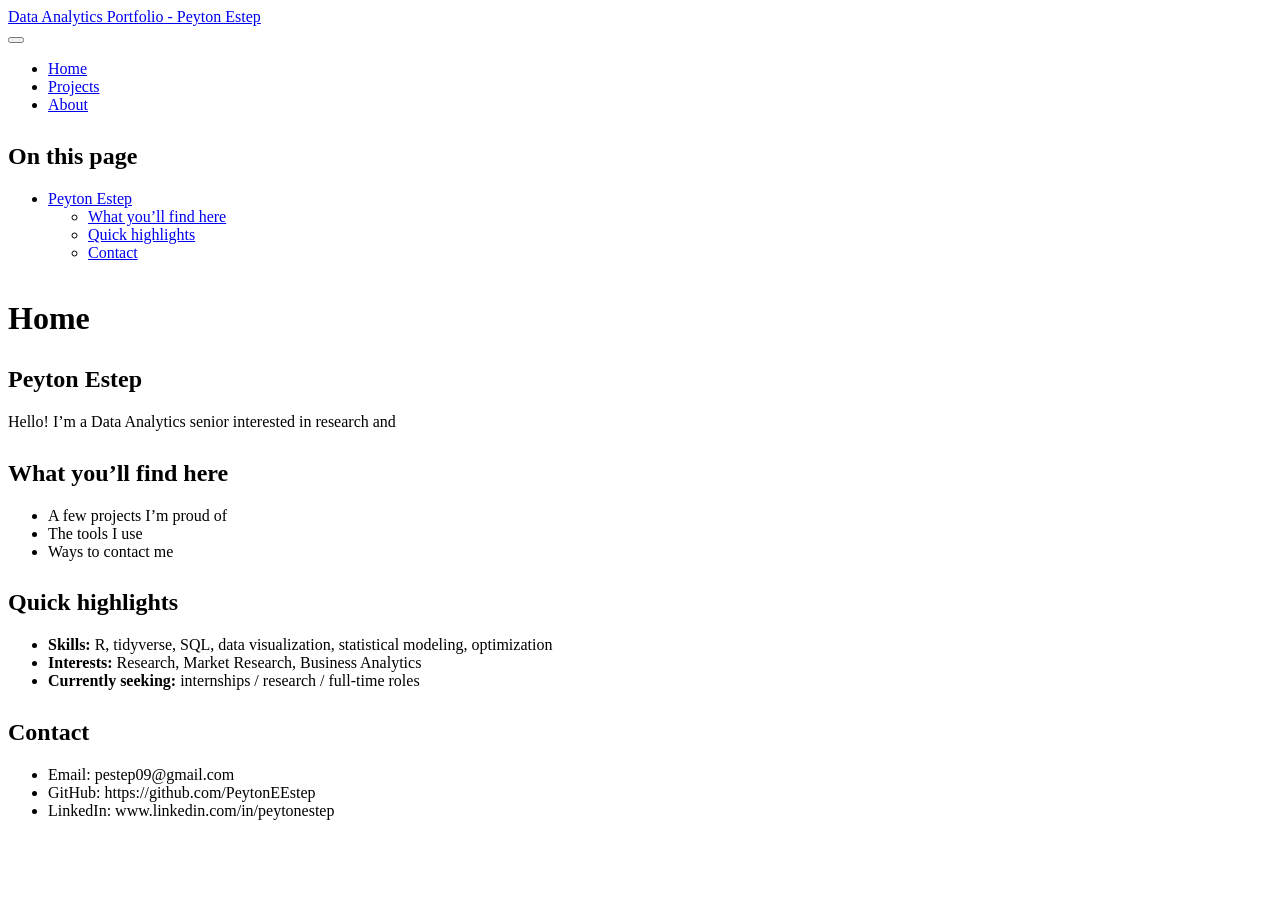
==== index.html @ 3075b3eb "Add files via upload" ====
<!DOCTYPE html>
<html xmlns="http://www.w3.org/1999/xhtml" lang="en" xml:lang="en"><head>

<meta charset="utf-8">
<meta name="generator" content="quarto-1.8.25">

<meta name="viewport" content="width=device-width, initial-scale=1.0, user-scalable=yes">


<title>Home – Data Analytics Portfolio - Peyton Estep</title>
<style>
code{white-space: pre-wrap;}
span.smallcaps{font-variant: small-caps;}
div.columns{display: flex; gap: min(4vw, 1.5em);}
div.column{flex: auto; overflow-x: auto;}
div.hanging-indent{margin-left: 1.5em; text-indent: -1.5em;}
ul.task-list{list-style: none;}
ul.task-list li input[type="checkbox"] {
  width: 0.8em;
  margin: 0 0.8em 0.2em -1em; /* quarto-specific, see https://github.com/quarto-dev/quarto-cli/issues/4556 */ 
  vertical-align: middle;
}
</style>


<script src="site_libs/quarto-nav/quarto-nav.js"></script>
<script src="site_libs/quarto-nav/headroom.min.js"></script>
<script src="site_libs/clipboard/clipboard.min.js"></script>
<script src="site_libs/quarto-search/autocomplete.umd.js"></script>
<script src="site_libs/quarto-search/fuse.min.js"></script>
<script src="site_libs/quarto-search/quarto-search.js"></script>
<meta name="quarto:offset" content="./">
<script src="site_libs/quarto-html/quarto.js" type="module"></script>
<script src="site_libs/quarto-html/tabsets/tabsets.js" type="module"></script>
<script src="site_libs/quarto-html/axe/axe-check.js" type="module"></script>
<script src="site_libs/quarto-html/popper.min.js"></script>
<script src="site_libs/quarto-html/tippy.umd.min.js"></script>
<script src="site_libs/quarto-html/anchor.min.js"></script>
<link href="site_libs/quarto-html/tippy.css" rel="stylesheet">
<link href="site_libs/quarto-html/quarto-syntax-highlighting-7b89279ff1a6dce999919e0e67d4d9ec.css" rel="stylesheet" id="quarto-text-highlighting-styles">
<script src="site_libs/bootstrap/bootstrap.min.js"></script>
<link href="site_libs/bootstrap/bootstrap-icons.css" rel="stylesheet">
<link href="site_libs/bootstrap/bootstrap-e31584831b205ffbb2d98406f31c2a5b.min.css" rel="stylesheet" append-hash="true" id="quarto-bootstrap" data-mode="light">
<script id="quarto-search-options" type="application/json">{
  "location": "navbar",
  "copy-button": false,
  "collapse-after": 3,
  "panel-placement": "end",
  "type": "overlay",
  "limit": 50,
  "keyboard-shortcut": [
    "f",
    "/",
    "s"
  ],
  "show-item-context": false,
  "language": {
    "search-no-results-text": "No results",
    "search-matching-documents-text": "matching documents",
    "search-copy-link-title": "Copy link to search",
    "search-hide-matches-text": "Hide additional matches",
    "search-more-match-text": "more match in this document",
    "search-more-matches-text": "more matches in this document",
    "search-clear-button-title": "Clear",
    "search-text-placeholder": "",
    "search-detached-cancel-button-title": "Cancel",
    "search-submit-button-title": "Submit",
    "search-label": "Search"
  }
}</script>


<link rel="stylesheet" href="styles.css">
</head>

<body class="nav-fixed quarto-light">

<div id="quarto-search-results"></div>
  <header id="quarto-header" class="headroom fixed-top">
    <nav class="navbar navbar-expand-lg " data-bs-theme="dark">
      <div class="navbar-container container-fluid">
      <div class="navbar-brand-container mx-auto">
    <a href="./index.html" class="navbar-brand navbar-brand-logo">
    </a>
    <a class="navbar-brand" href="./index.html">
    <span class="navbar-title">Data Analytics Portfolio - Peyton Estep</span>
    </a>
  </div>
            <div id="quarto-search" class="" title="Search"></div>
          <button class="navbar-toggler" type="button" data-bs-toggle="collapse" data-bs-target="#navbarCollapse" aria-controls="navbarCollapse" role="menu" aria-expanded="false" aria-label="Toggle navigation" onclick="if (window.quartoToggleHeadroom) { window.quartoToggleHeadroom(); }">
  <span class="navbar-toggler-icon"></span>
</button>
          <div class="collapse navbar-collapse" id="navbarCollapse">
            <ul class="navbar-nav navbar-nav-scroll me-auto">
  <li class="nav-item">
    <a class="nav-link active" href="./index.html" aria-current="page"> 
<span class="menu-text">Home</span></a>
  </li>  
  <li class="nav-item">
    <a class="nav-link" href="./projects.html"> 
<span class="menu-text">Projects</span></a>
  </li>  
  <li class="nav-item">
    <a class="nav-link" href="./about.html"> 
<span class="menu-text">About</span></a>
  </li>  
</ul>
          </div> <!-- /navcollapse -->
            <div class="quarto-navbar-tools">
</div>
      </div> <!-- /container-fluid -->
    </nav>
</header>
<!-- content -->
<div id="quarto-content" class="quarto-container page-columns page-rows-contents page-layout-article page-navbar">
<!-- sidebar -->
<!-- margin-sidebar -->
    <div id="quarto-margin-sidebar" class="sidebar margin-sidebar">
        <nav id="TOC" role="doc-toc" class="toc-active">
    <h2 id="toc-title">On this page</h2>
   
  <ul>
  <li><a href="#peyton-estep" id="toc-peyton-estep" class="nav-link active" data-scroll-target="#peyton-estep">Peyton Estep</a>
  <ul class="collapse">
  <li><a href="#what-youll-find-here" id="toc-what-youll-find-here" class="nav-link" data-scroll-target="#what-youll-find-here">What you’ll find here</a></li>
  <li><a href="#quick-highlights" id="toc-quick-highlights" class="nav-link" data-scroll-target="#quick-highlights">Quick highlights</a></li>
  <li><a href="#contact" id="toc-contact" class="nav-link" data-scroll-target="#contact">Contact</a></li>
  </ul></li>
  </ul>
</nav>
    </div>
<!-- main -->
<main class="content" id="quarto-document-content">

<header id="title-block-header" class="quarto-title-block default">
<div class="quarto-title">
<h1 class="title">Home</h1>
</div>



<div class="quarto-title-meta">

    
  
    
  </div>
  


</header>


<section id="peyton-estep" class="level1">
<h1>Peyton Estep</h1>
<p>Hello! I’m a Data Analytics senior interested in research and</p>
<section id="what-youll-find-here" class="level2">
<h2 class="anchored" data-anchor-id="what-youll-find-here">What you’ll find here</h2>
<ul>
<li>A few projects I’m proud of</li>
<li>The tools I use</li>
<li>Ways to contact me</li>
</ul>
</section>
<section id="quick-highlights" class="level2">
<h2 class="anchored" data-anchor-id="quick-highlights">Quick highlights</h2>
<ul>
<li><strong>Skills:</strong> R, tidyverse, SQL, data visualization, statistical modeling, optimization</li>
<li><strong>Interests:</strong> Research, Market Research, Business Analytics</li>
<li><strong>Currently seeking:</strong> internships / research / full-time roles</li>
</ul>
</section>
<section id="contact" class="level2">
<h2 class="anchored" data-anchor-id="contact">Contact</h2>
<ul>
<li>Email: pestep09@gmail.com</li>
<li>GitHub: https://github.com/PeytonEEstep</li>
<li>LinkedIn: www.linkedin.com/in/peytonestep</li>
</ul>


</section>
</section>

</main> <!-- /main -->
<script id="quarto-html-after-body" type="application/javascript">
  window.document.addEventListener("DOMContentLoaded", function (event) {
    const icon = "";
    const anchorJS = new window.AnchorJS();
    anchorJS.options = {
      placement: 'right',
      icon: icon
    };
    anchorJS.add('.anchored');
    const isCodeAnnotation = (el) => {
      for (const clz of el.classList) {
        if (clz.startsWith('code-annotation-')) {                     
          return true;
        }
      }
      return false;
    }
    const onCopySuccess = function(e) {
      // button target
      const button = e.trigger;
      // don't keep focus
      button.blur();
      // flash "checked"
      button.classList.add('code-copy-button-checked');
      var currentTitle = button.getAttribute("title");
      button.setAttribute("title", "Copied!");
      let tooltip;
      if (window.bootstrap) {
        button.setAttribute("data-bs-toggle", "tooltip");
        button.setAttribute("data-bs-placement", "left");
        button.setAttribute("data-bs-title", "Copied!");
        tooltip = new bootstrap.Tooltip(button, 
          { trigger: "manual", 
            customClass: "code-copy-button-tooltip",
            offset: [0, -8]});
        tooltip.show();    
      }
      setTimeout(function() {
        if (tooltip) {
          tooltip.hide();
          button.removeAttribute("data-bs-title");
          button.removeAttribute("data-bs-toggle");
          button.removeAttribute("data-bs-placement");
        }
        button.setAttribute("title", currentTitle);
        button.classList.remove('code-copy-button-checked');
      }, 1000);
      // clear code selection
      e.clearSelection();
    }
    const getTextToCopy = function(trigger) {
      const outerScaffold = trigger.parentElement.cloneNode(true);
      const codeEl = outerScaffold.querySelector('code');
      for (const childEl of codeEl.children) {
        if (isCodeAnnotation(childEl)) {
          childEl.remove();
        }
      }
      return codeEl.innerText;
    }
    const clipboard = new window.ClipboardJS('.code-copy-button:not([data-in-quarto-modal])', {
      text: getTextToCopy
    });
    clipboard.on('success', onCopySuccess);
    if (window.document.getElementById('quarto-embedded-source-code-modal')) {
      const clipboardModal = new window.ClipboardJS('.code-copy-button[data-in-quarto-modal]', {
        text: getTextToCopy,
        container: window.document.getElementById('quarto-embedded-source-code-modal')
      });
      clipboardModal.on('success', onCopySuccess);
    }
      var localhostRegex = new RegExp(/^(?:http|https):\/\/localhost\:?[0-9]*\//);
      var mailtoRegex = new RegExp(/^mailto:/);
        var filterRegex = new RegExp('/' + window.location.host + '/');
      var isInternal = (href) => {
          return filterRegex.test(href) || localhostRegex.test(href) || mailtoRegex.test(href);
      }
      // Inspect non-navigation links and adorn them if external
     var links = window.document.querySelectorAll('a[href]:not(.nav-link):not(.navbar-brand):not(.toc-action):not(.sidebar-link):not(.sidebar-item-toggle):not(.pagination-link):not(.no-external):not([aria-hidden]):not(.dropdown-item):not(.quarto-navigation-tool):not(.about-link)');
      for (var i=0; i<links.length; i++) {
        const link = links[i];
        if (!isInternal(link.href)) {
          // undo the damage that might have been done by quarto-nav.js in the case of
          // links that we want to consider external
          if (link.dataset.originalHref !== undefined) {
            link.href = link.dataset.originalHref;
          }
        }
      }
    function tippyHover(el, contentFn, onTriggerFn, onUntriggerFn) {
      const config = {
        allowHTML: true,
        maxWidth: 500,
        delay: 100,
        arrow: false,
        appendTo: function(el) {
            return el.parentElement;
        },
        interactive: true,
        interactiveBorder: 10,
        theme: 'quarto',
        placement: 'bottom-start',
      };
      if (contentFn) {
        config.content = contentFn;
      }
      if (onTriggerFn) {
        config.onTrigger = onTriggerFn;
      }
      if (onUntriggerFn) {
        config.onUntrigger = onUntriggerFn;
      }
      window.tippy(el, config); 
    }
    const noterefs = window.document.querySelectorAll('a[role="doc-noteref"]');
    for (var i=0; i<noterefs.length; i++) {
      const ref = noterefs[i];
      tippyHover(ref, function() {
        // use id or data attribute instead here
        let href = ref.getAttribute('data-footnote-href') || ref.getAttribute('href');
        try { href = new URL(href).hash; } catch {}
        const id = href.replace(/^#\/?/, "");
        const note = window.document.getElementById(id);
        if (note) {
          return note.innerHTML;
        } else {
          return "";
        }
      });
    }
    const xrefs = window.document.querySelectorAll('a.quarto-xref');
    const processXRef = (id, note) => {
      // Strip column container classes
      const stripColumnClz = (el) => {
        el.classList.remove("page-full", "page-columns");
        if (el.children) {
          for (const child of el.children) {
            stripColumnClz(child);
          }
        }
      }
      stripColumnClz(note)
      if (id === null || id.startsWith('sec-')) {
        // Special case sections, only their first couple elements
        const container = document.createElement("div");
        if (note.children && note.children.length > 2) {
          container.appendChild(note.children[0].cloneNode(true));
          for (let i = 1; i < note.children.length; i++) {
            const child = note.children[i];
            if (child.tagName === "P" && child.innerText === "") {
              continue;
            } else {
              container.appendChild(child.cloneNode(true));
              break;
            }
          }
          if (window.Quarto?.typesetMath) {
            window.Quarto.typesetMath(container);
          }
          return container.innerHTML
        } else {
          if (window.Quarto?.typesetMath) {
            window.Quarto.typesetMath(note);
          }
          return note.innerHTML;
        }
      } else {
        // Remove any anchor links if they are present
        const anchorLink = note.querySelector('a.anchorjs-link');
        if (anchorLink) {
          anchorLink.remove();
        }
        if (window.Quarto?.typesetMath) {
          window.Quarto.typesetMath(note);
        }
        if (note.classList.contains("callout")) {
          return note.outerHTML;
        } else {
          return note.innerHTML;
        }
      }
    }
    for (var i=0; i<xrefs.length; i++) {
      const xref = xrefs[i];
      tippyHover(xref, undefined, function(instance) {
        instance.disable();
        let url = xref.getAttribute('href');
        let hash = undefined; 
        if (url.startsWith('#')) {
          hash = url;
        } else {
          try { hash = new URL(url).hash; } catch {}
        }
        if (hash) {
          const id = hash.replace(/^#\/?/, "");
          const note = window.document.getElementById(id);
          if (note !== null) {
            try {
              const html = processXRef(id, note.cloneNode(true));
              instance.setContent(html);
            } finally {
              instance.enable();
              instance.show();
            }
          } else {
            // See if we can fetch this
            fetch(url.split('#')[0])
            .then(res => res.text())
            .then(html => {
              const parser = new DOMParser();
              const htmlDoc = parser.parseFromString(html, "text/html");
              const note = htmlDoc.getElementById(id);
              if (note !== null) {
                const html = processXRef(id, note);
                instance.setContent(html);
              } 
            }).finally(() => {
              instance.enable();
              instance.show();
            });
          }
        } else {
          // See if we can fetch a full url (with no hash to target)
          // This is a special case and we should probably do some content thinning / targeting
          fetch(url)
          .then(res => res.text())
          .then(html => {
            const parser = new DOMParser();
            const htmlDoc = parser.parseFromString(html, "text/html");
            const note = htmlDoc.querySelector('main.content');
            if (note !== null) {
              // This should only happen for chapter cross references
              // (since there is no id in the URL)
              // remove the first header
              if (note.children.length > 0 && note.children[0].tagName === "HEADER") {
                note.children[0].remove();
              }
              const html = processXRef(null, note);
              instance.setContent(html);
            } 
          }).finally(() => {
            instance.enable();
            instance.show();
          });
        }
      }, function(instance) {
      });
    }
        let selectedAnnoteEl;
        const selectorForAnnotation = ( cell, annotation) => {
          let cellAttr = 'data-code-cell="' + cell + '"';
          let lineAttr = 'data-code-annotation="' +  annotation + '"';
          const selector = 'span[' + cellAttr + '][' + lineAttr + ']';
          return selector;
        }
        const selectCodeLines = (annoteEl) => {
          const doc = window.document;
          const targetCell = annoteEl.getAttribute("data-target-cell");
          const targetAnnotation = annoteEl.getAttribute("data-target-annotation");
          const annoteSpan = window.document.querySelector(selectorForAnnotation(targetCell, targetAnnotation));
          const lines = annoteSpan.getAttribute("data-code-lines").split(",");
          const lineIds = lines.map((line) => {
            return targetCell + "-" + line;
          })
          let top = null;
          let height = null;
          let parent = null;
          if (lineIds.length > 0) {
              //compute the position of the single el (top and bottom and make a div)
              const el = window.document.getElementById(lineIds[0]);
              top = el.offsetTop;
              height = el.offsetHeight;
              parent = el.parentElement.parentElement;
            if (lineIds.length > 1) {
              const lastEl = window.document.getElementById(lineIds[lineIds.length - 1]);
              const bottom = lastEl.offsetTop + lastEl.offsetHeight;
              height = bottom - top;
            }
            if (top !== null && height !== null && parent !== null) {
              // cook up a div (if necessary) and position it 
              let div = window.document.getElementById("code-annotation-line-highlight");
              if (div === null) {
                div = window.document.createElement("div");
                div.setAttribute("id", "code-annotation-line-highlight");
                div.style.position = 'absolute';
                parent.appendChild(div);
              }
              div.style.top = top - 2 + "px";
              div.style.height = height + 4 + "px";
              div.style.left = 0;
              let gutterDiv = window.document.getElementById("code-annotation-line-highlight-gutter");
              if (gutterDiv === null) {
                gutterDiv = window.document.createElement("div");
                gutterDiv.setAttribute("id", "code-annotation-line-highlight-gutter");
                gutterDiv.style.position = 'absolute';
                const codeCell = window.document.getElementById(targetCell);
                const gutter = codeCell.querySelector('.code-annotation-gutter');
                gutter.appendChild(gutterDiv);
              }
              gutterDiv.style.top = top - 2 + "px";
              gutterDiv.style.height = height + 4 + "px";
            }
            selectedAnnoteEl = annoteEl;
          }
        };
        const unselectCodeLines = () => {
          const elementsIds = ["code-annotation-line-highlight", "code-annotation-line-highlight-gutter"];
          elementsIds.forEach((elId) => {
            const div = window.document.getElementById(elId);
            if (div) {
              div.remove();
            }
          });
          selectedAnnoteEl = undefined;
        };
          // Handle positioning of the toggle
      window.addEventListener(
        "resize",
        throttle(() => {
          elRect = undefined;
          if (selectedAnnoteEl) {
            selectCodeLines(selectedAnnoteEl);
          }
        }, 10)
      );
      function throttle(fn, ms) {
      let throttle = false;
      let timer;
        return (...args) => {
          if(!throttle) { // first call gets through
              fn.apply(this, args);
              throttle = true;
          } else { // all the others get throttled
              if(timer) clearTimeout(timer); // cancel #2
              timer = setTimeout(() => {
                fn.apply(this, args);
                timer = throttle = false;
              }, ms);
          }
        };
      }
        // Attach click handler to the DT
        const annoteDls = window.document.querySelectorAll('dt[data-target-cell]');
        for (const annoteDlNode of annoteDls) {
          annoteDlNode.addEventListener('click', (event) => {
            const clickedEl = event.target;
            if (clickedEl !== selectedAnnoteEl) {
              unselectCodeLines();
              const activeEl = window.document.querySelector('dt[data-target-cell].code-annotation-active');
              if (activeEl) {
                activeEl.classList.remove('code-annotation-active');
              }
              selectCodeLines(clickedEl);
              clickedEl.classList.add('code-annotation-active');
            } else {
              // Unselect the line
              unselectCodeLines();
              clickedEl.classList.remove('code-annotation-active');
            }
          });
        }
    const findCites = (el) => {
      const parentEl = el.parentElement;
      if (parentEl) {
        const cites = parentEl.dataset.cites;
        if (cites) {
          return {
            el,
            cites: cites.split(' ')
          };
        } else {
          return findCites(el.parentElement)
        }
      } else {
        return undefined;
      }
    };
    var bibliorefs = window.document.querySelectorAll('a[role="doc-biblioref"]');
    for (var i=0; i<bibliorefs.length; i++) {
      const ref = bibliorefs[i];
      const citeInfo = findCites(ref);
      if (citeInfo) {
        tippyHover(citeInfo.el, function() {
          var popup = window.document.createElement('div');
          citeInfo.cites.forEach(function(cite) {
            var citeDiv = window.document.createElement('div');
            citeDiv.classList.add('hanging-indent');
            citeDiv.classList.add('csl-entry');
            var biblioDiv = window.document.getElementById('ref-' + cite);
            if (biblioDiv) {
              citeDiv.innerHTML = biblioDiv.innerHTML;
            }
            popup.appendChild(citeDiv);
          });
          return popup.innerHTML;
        });
      }
    }
  });
  </script>
</div> <!-- /content -->




</body></html>
---- styles.css ----
/* Simple styling tweaks (optional). Keep it minimal. */

h1, h2, h3 {
  margin-top: 1.2em;
}

.callout {
  border-radius: 12px;
}
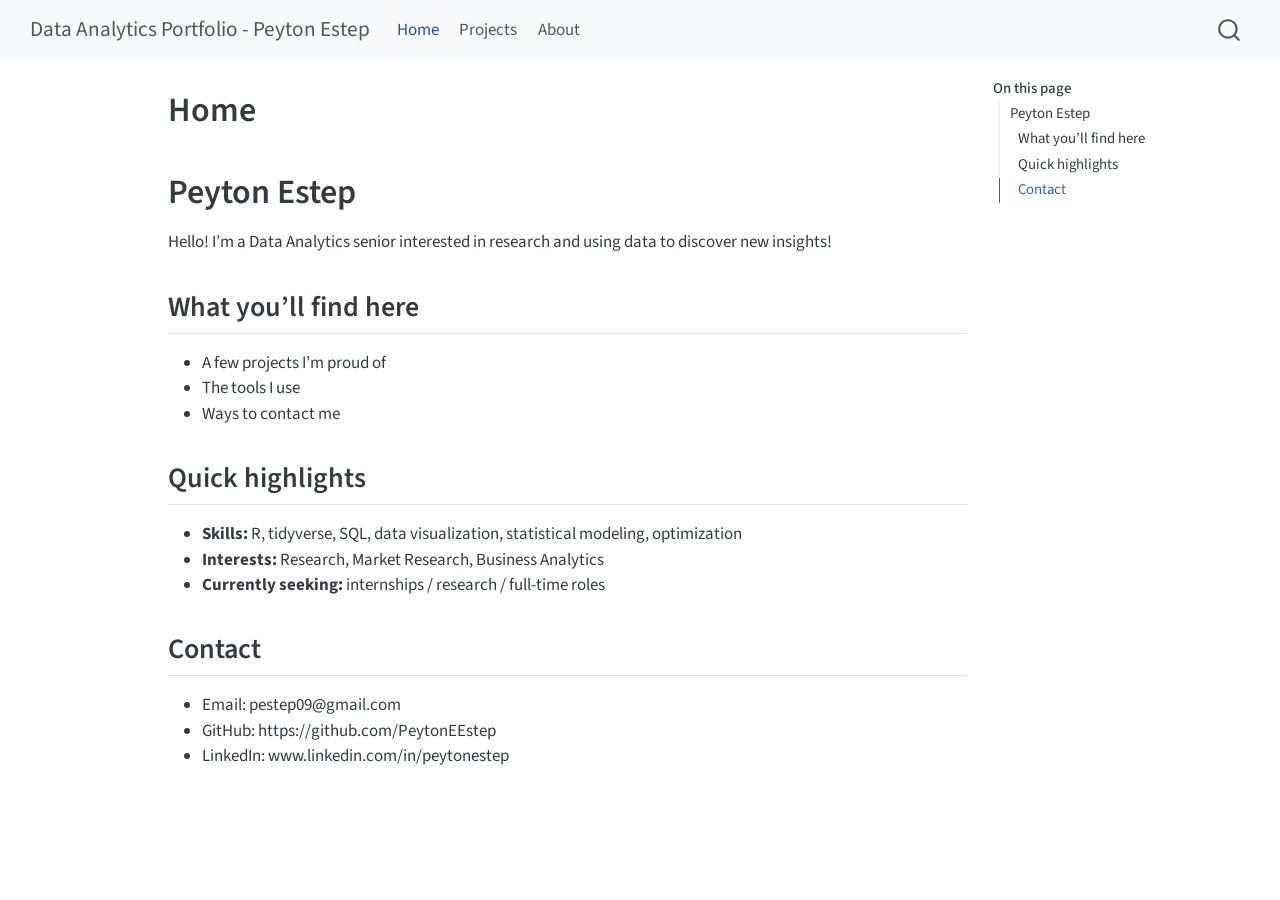
==== commit ff21aef4: "Add files via upload" ====
--- a/index.html
+++ b/index.html
@@ -2,13 +2,16 @@
 <html xmlns="http://www.w3.org/1999/xhtml" lang="en" xml:lang="en"><head>
 
 <meta charset="utf-8">
-<meta name="generator" content="quarto-1.8.25">
+<meta name="generator" content="quarto-1.9.35">
 
 <meta name="viewport" content="width=device-width, initial-scale=1.0, user-scalable=yes">
 
 
 <title>Home – Data Analytics Portfolio - Peyton Estep</title>
 <style>
+/* Default styles provided by pandoc.
+** See https://pandoc.org/MANUAL.html#variables-for-html for config info.
+*/
 code{white-space: pre-wrap;}
 span.smallcaps{font-variant: small-caps;}
 div.columns{display: flex; gap: min(4vw, 1.5em);}
@@ -32,15 +35,14 @@
 <meta name="quarto:offset" content="./">
 <script src="site_libs/quarto-html/quarto.js" type="module"></script>
 <script src="site_libs/quarto-html/tabsets/tabsets.js" type="module"></script>
-<script src="site_libs/quarto-html/axe/axe-check.js" type="module"></script>
 <script src="site_libs/quarto-html/popper.min.js"></script>
 <script src="site_libs/quarto-html/tippy.umd.min.js"></script>
 <script src="site_libs/quarto-html/anchor.min.js"></script>
 <link href="site_libs/quarto-html/tippy.css" rel="stylesheet">
-<link href="site_libs/quarto-html/quarto-syntax-highlighting-7b89279ff1a6dce999919e0e67d4d9ec.css" rel="stylesheet" id="quarto-text-highlighting-styles">
+<link href="site_libs/quarto-html/quarto-syntax-highlighting-46f66b053e56abd73bb6e954d61a315b.css" rel="stylesheet" id="quarto-text-highlighting-styles">
 <script src="site_libs/bootstrap/bootstrap.min.js"></script>
 <link href="site_libs/bootstrap/bootstrap-icons.css" rel="stylesheet">
-<link href="site_libs/bootstrap/bootstrap-e31584831b205ffbb2d98406f31c2a5b.min.css" rel="stylesheet" append-hash="true" id="quarto-bootstrap" data-mode="light">
+<link href="site_libs/bootstrap/bootstrap-a0f9fd0d421825b736dc1bbcbcba2219.min.css" rel="stylesheet" append-hash="true" id="quarto-bootstrap" data-mode="light">
 <script id="quarto-search-options" type="application/json">{
   "location": "navbar",
   "copy-button": false,
@@ -80,8 +82,6 @@
     <nav class="navbar navbar-expand-lg " data-bs-theme="dark">
       <div class="navbar-container container-fluid">
       <div class="navbar-brand-container mx-auto">
-    <a href="./index.html" class="navbar-brand navbar-brand-logo">
-    </a>
     <a class="navbar-brand" href="./index.html">
     <span class="navbar-title">Data Analytics Portfolio - Peyton Estep</span>
     </a>
@@ -153,7 +153,7 @@
 
 <section id="peyton-estep" class="level1">
 <h1>Peyton Estep</h1>
-<p>Hello! I’m a Data Analytics senior interested in research and</p>
+<p>Hello! I’m a Data Analytics senior interested in research and using data to discover new insights!</p>
 <section id="what-youll-find-here" class="level2">
 <h2 class="anchored" data-anchor-id="what-youll-find-here">What you’ll find here</h2>
 <ul>
--- a/site_libs/quarto-html/tippy.css
+++ b/site_libs/quarto-html/tippy.css
@@ -0,0 +1 @@
+.tippy-box[data-animation=fade][data-state=hidden]{opacity:0}[data-tippy-root]{max-width:calc(100vw - 10px)}.tippy-box{position:relative;background-color:#333;color:#fff;border-radius:4px;font-size:14px;line-height:1.4;white-space:normal;outline:0;transition-property:transform,visibility,opacity}.tippy-box[data-placement^=top]>.tippy-arrow{bottom:0}.tippy-box[data-placement^=top]>.tippy-arrow:before{bottom:-7px;left:0;border-width:8px 8px 0;border-top-color:initial;transform-origin:center top}.tippy-box[data-placement^=bottom]>.tippy-arrow{top:0}.tippy-box[data-placement^=bottom]>.tippy-arrow:before{top:-7px;left:0;border-width:0 8px 8px;border-bottom-color:initial;transform-origin:center bottom}.tippy-box[data-placement^=left]>.tippy-arrow{right:0}.tippy-box[data-placement^=left]>.tippy-arrow:before{border-width:8px 0 8px 8px;border-left-color:initial;right:-7px;transform-origin:center left}.tippy-box[data-placement^=right]>.tippy-arrow{left:0}.tippy-box[data-placement^=right]>.tippy-arrow:before{left:-7px;border-width:8px 8px 8px 0;border-right-color:initial;transform-origin:center right}.tippy-box[data-inertia][data-state=visible]{transition-timing-function:cubic-bezier(.54,1.5,.38,1.11)}.tippy-arrow{width:16px;height:16px;color:#333}.tippy-arrow:before{content:"";position:absolute;border-color:transparent;border-style:solid}.tippy-content{position:relative;padding:5px 9px;z-index:1}
--- a/site_libs/quarto-html/quarto-syntax-highlighting-46f66b053e56abd73bb6e954d61a315b.css
+++ b/site_libs/quarto-html/quarto-syntax-highlighting-46f66b053e56abd73bb6e954d61a315b.css
@@ -0,0 +1,236 @@
+/* quarto syntax highlight colors */
+:root {
+  --quarto-hl-ot-color: #003B4F;
+  --quarto-hl-at-color: #657422;
+  --quarto-hl-ss-color: #20794D;
+  --quarto-hl-an-color: #5E5E5E;
+  --quarto-hl-fu-color: #4758AB;
+  --quarto-hl-st-color: #20794D;
+  --quarto-hl-cf-color: #003B4F;
+  --quarto-hl-op-color: #5E5E5E;
+  --quarto-hl-er-color: #AD0000;
+  --quarto-hl-bn-color: #AD0000;
+  --quarto-hl-al-color: #AD0000;
+  --quarto-hl-va-color: #111111;
+  --quarto-hl-bu-color: inherit;
+  --quarto-hl-ex-color: inherit;
+  --quarto-hl-pp-color: #AD0000;
+  --quarto-hl-in-color: #5E5E5E;
+  --quarto-hl-vs-color: #20794D;
+  --quarto-hl-wa-color: #5E5E5E;
+  --quarto-hl-do-color: #5E5E5E;
+  --quarto-hl-im-color: #00769E;
+  --quarto-hl-ch-color: #20794D;
+  --quarto-hl-dt-color: #AD0000;
+  --quarto-hl-fl-color: #AD0000;
+  --quarto-hl-co-color: #5E5E5E;
+  --quarto-hl-cv-color: #5E5E5E;
+  --quarto-hl-cn-color: #8f5902;
+  --quarto-hl-sc-color: #5E5E5E;
+  --quarto-hl-dv-color: #AD0000;
+  --quarto-hl-kw-color: #003B4F;
+}
+
+/* other quarto variables */
+:root {
+  --quarto-font-monospace: SFMono-Regular, Menlo, Monaco, Consolas, "Liberation Mono", "Courier New", monospace;
+}
+
+/* syntax highlight based on Pandoc's rules */
+pre > code.sourceCode > span {
+  color: #003B4F;
+}
+
+code.sourceCode > span {
+  color: #003B4F;
+}
+
+div.sourceCode,
+div.sourceCode pre.sourceCode {
+  color: #003B4F;
+}
+
+/* Normal */
+code span {
+  color: #003B4F;
+}
+
+/* Alert */
+code span.al {
+  color: #AD0000;
+  font-style: inherit;
+}
+
+/* Annotation */
+code span.an {
+  color: #5E5E5E;
+  font-style: inherit;
+}
+
+/* Attribute */
+code span.at {
+  color: #657422;
+  font-style: inherit;
+}
+
+/* BaseN */
+code span.bn {
+  color: #AD0000;
+  font-style: inherit;
+}
+
+/* BuiltIn */
+code span.bu {
+  font-style: inherit;
+}
+
+/* ControlFlow */
+code span.cf {
+  color: #003B4F;
+  font-weight: bold;
+  font-style: inherit;
+}
+
+/* Char */
+code span.ch {
+  color: #20794D;
+  font-style: inherit;
+}
+
+/* Constant */
+code span.cn {
+  color: #8f5902;
+  font-style: inherit;
+}
+
+/* Comment */
+code span.co {
+  color: #5E5E5E;
+  font-style: inherit;
+}
+
+/* CommentVar */
+code span.cv {
+  color: #5E5E5E;
+  font-style: italic;
+}
+
+/* Documentation */
+code span.do {
+  color: #5E5E5E;
+  font-style: italic;
+}
+
+/* DataType */
+code span.dt {
+  color: #AD0000;
+  font-style: inherit;
+}
+
+/* DecVal */
+code span.dv {
+  color: #AD0000;
+  font-style: inherit;
+}
+
+/* Error */
+code span.er {
+  color: #AD0000;
+  font-style: inherit;
+}
+
+/* Extension */
+code span.ex {
+  font-style: inherit;
+}
+
+/* Float */
+code span.fl {
+  color: #AD0000;
+  font-style: inherit;
+}
+
+/* Function */
+code span.fu {
+  color: #4758AB;
+  font-style: inherit;
+}
+
+/* Import */
+code span.im {
+  color: #00769E;
+  font-style: inherit;
+}
+
+/* Information */
+code span.in {
+  color: #5E5E5E;
+  font-style: inherit;
+}
+
+/* Keyword */
+code span.kw {
+  color: #003B4F;
+  font-weight: bold;
+  font-style: inherit;
+}
+
+/* Operator */
+code span.op {
+  color: #5E5E5E;
+  font-style: inherit;
+}
+
+/* Other */
+code span.ot {
+  color: #003B4F;
+  font-style: inherit;
+}
+
+/* Preprocessor */
+code span.pp {
+  color: #AD0000;
+  font-style: inherit;
+}
+
+/* SpecialChar */
+code span.sc {
+  color: #5E5E5E;
+  font-style: inherit;
+}
+
+/* SpecialString */
+code span.ss {
+  color: #20794D;
+  font-style: inherit;
+}
+
+/* String */
+code span.st {
+  color: #20794D;
+  font-style: inherit;
+}
+
+/* Variable */
+code span.va {
+  color: #111111;
+  font-style: inherit;
+}
+
+/* VerbatimString */
+code span.vs {
+  color: #20794D;
+  font-style: inherit;
+}
+
+/* Warning */
+code span.wa {
+  color: #5E5E5E;
+  font-style: italic;
+}
+
+.prevent-inlining {
+  content: "</";
+}
+
+/*# sourceMappingURL=5022ed312398f59a55adce476d7327af.css.map */
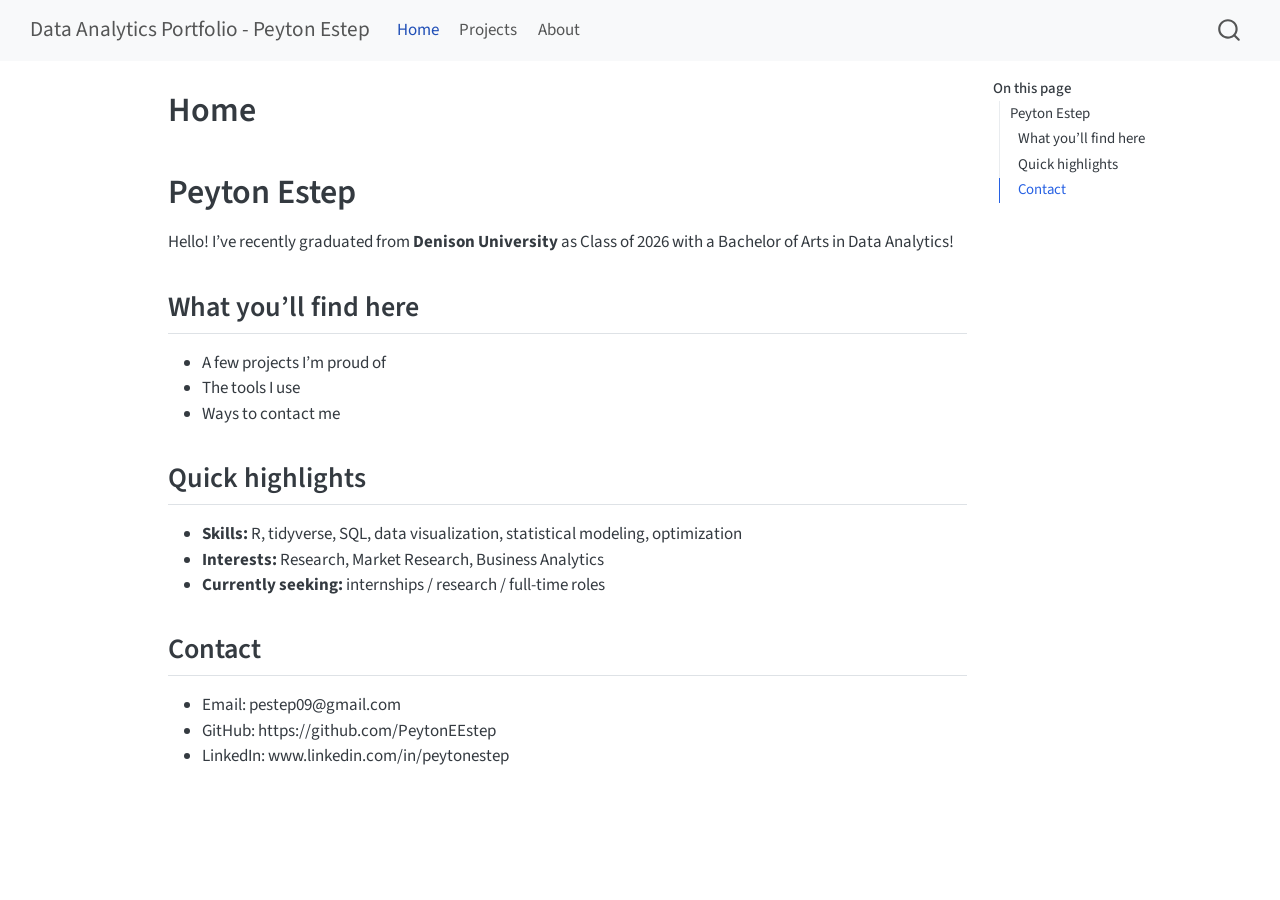
==== commit cc13919d: "Add files via upload" ====
--- a/index.html
+++ b/index.html
@@ -153,7 +153,7 @@
 
 <section id="peyton-estep" class="level1">
 <h1>Peyton Estep</h1>
-<p>Hello! I’m a Data Analytics senior interested in research and using data to discover new insights!</p>
+<p>Hello! I’ve recently graduated from <strong>Denison University</strong> as Class of 2026 with a Bachelor of Arts in Data Analytics!</p>
 <section id="what-youll-find-here" class="level2">
 <h2 class="anchored" data-anchor-id="what-youll-find-here">What you’ll find here</h2>
 <ul>
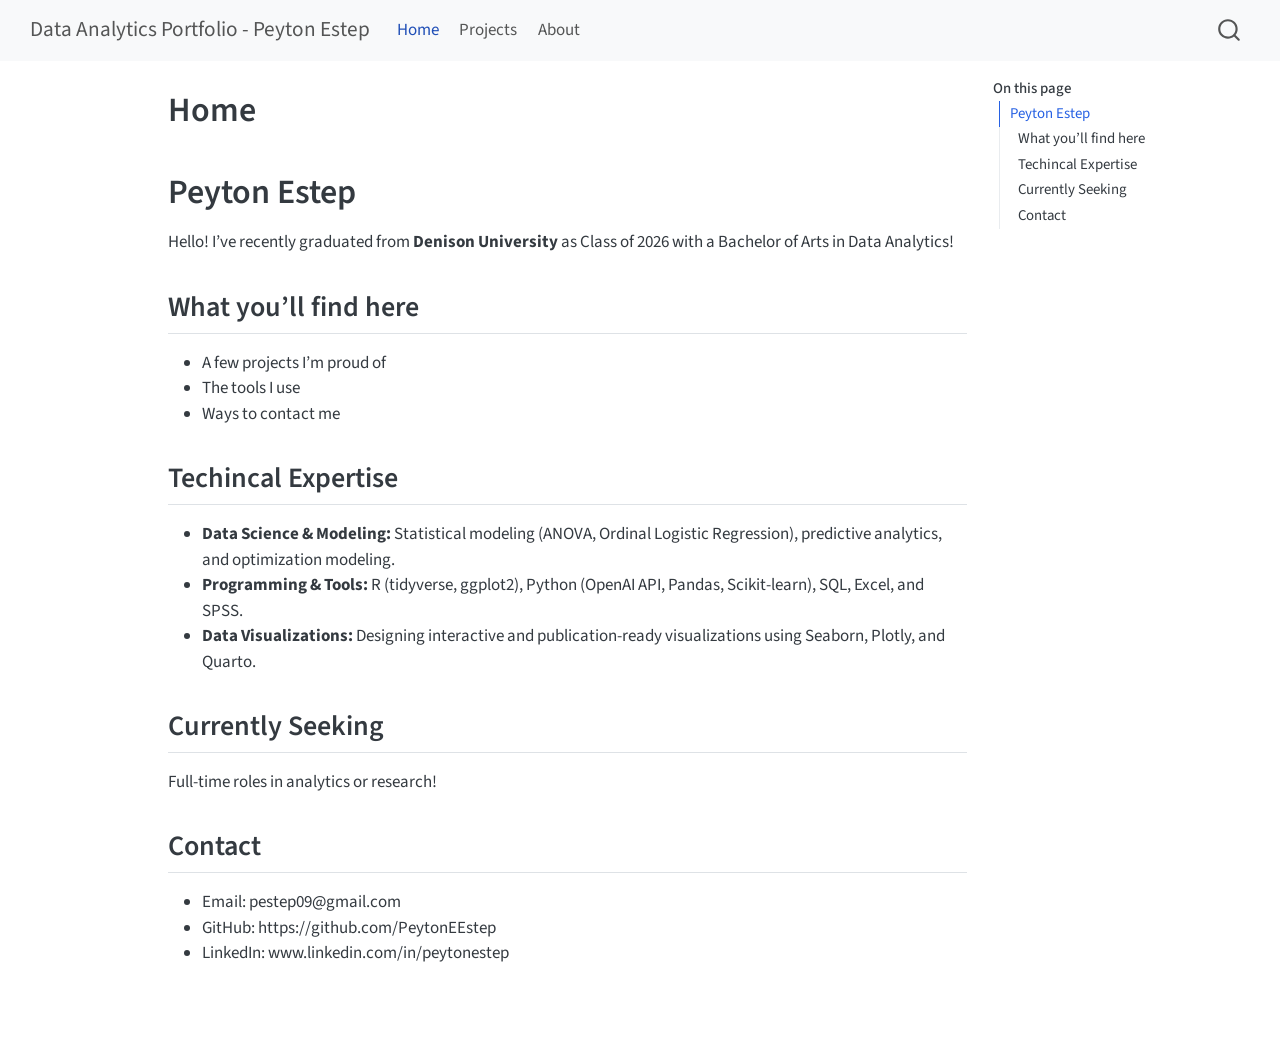
==== commit 6a4682f0: "Add files via upload" ====
--- a/index.html
+++ b/index.html
@@ -123,7 +123,8 @@
   <li><a href="#peyton-estep" id="toc-peyton-estep" class="nav-link active" data-scroll-target="#peyton-estep">Peyton Estep</a>
   <ul class="collapse">
   <li><a href="#what-youll-find-here" id="toc-what-youll-find-here" class="nav-link" data-scroll-target="#what-youll-find-here">What you’ll find here</a></li>
-  <li><a href="#quick-highlights" id="toc-quick-highlights" class="nav-link" data-scroll-target="#quick-highlights">Quick highlights</a></li>
+  <li><a href="#techincal-expertise" id="toc-techincal-expertise" class="nav-link" data-scroll-target="#techincal-expertise">Techincal Expertise</a></li>
+  <li><a href="#currently-seeking" id="toc-currently-seeking" class="nav-link" data-scroll-target="#currently-seeking">Currently Seeking</a></li>
   <li><a href="#contact" id="toc-contact" class="nav-link" data-scroll-target="#contact">Contact</a></li>
   </ul></li>
   </ul>
@@ -162,13 +163,17 @@
 <li>Ways to contact me</li>
 </ul>
 </section>
-<section id="quick-highlights" class="level2">
-<h2 class="anchored" data-anchor-id="quick-highlights">Quick highlights</h2>
+<section id="techincal-expertise" class="level2">
+<h2 class="anchored" data-anchor-id="techincal-expertise">Techincal Expertise</h2>
 <ul>
-<li><strong>Skills:</strong> R, tidyverse, SQL, data visualization, statistical modeling, optimization</li>
-<li><strong>Interests:</strong> Research, Market Research, Business Analytics</li>
-<li><strong>Currently seeking:</strong> internships / research / full-time roles</li>
+<li><strong>Data Science &amp; Modeling:</strong> Statistical modeling (ANOVA, Ordinal Logistic Regression), predictive analytics, and optimization modeling.</li>
+<li><strong>Programming &amp; Tools:</strong> R (tidyverse, ggplot2), Python (OpenAI API, Pandas, Scikit-learn), SQL, Excel, and SPSS.</li>
+<li><strong>Data Visualizations:</strong> Designing interactive and publication-ready visualizations using Seaborn, Plotly, and Quarto.</li>
 </ul>
+</section>
+<section id="currently-seeking" class="level2">
+<h2 class="anchored" data-anchor-id="currently-seeking">Currently Seeking</h2>
+<p>Full-time roles in analytics or research!</p>
 </section>
 <section id="contact" class="level2">
 <h2 class="anchored" data-anchor-id="contact">Contact</h2>
